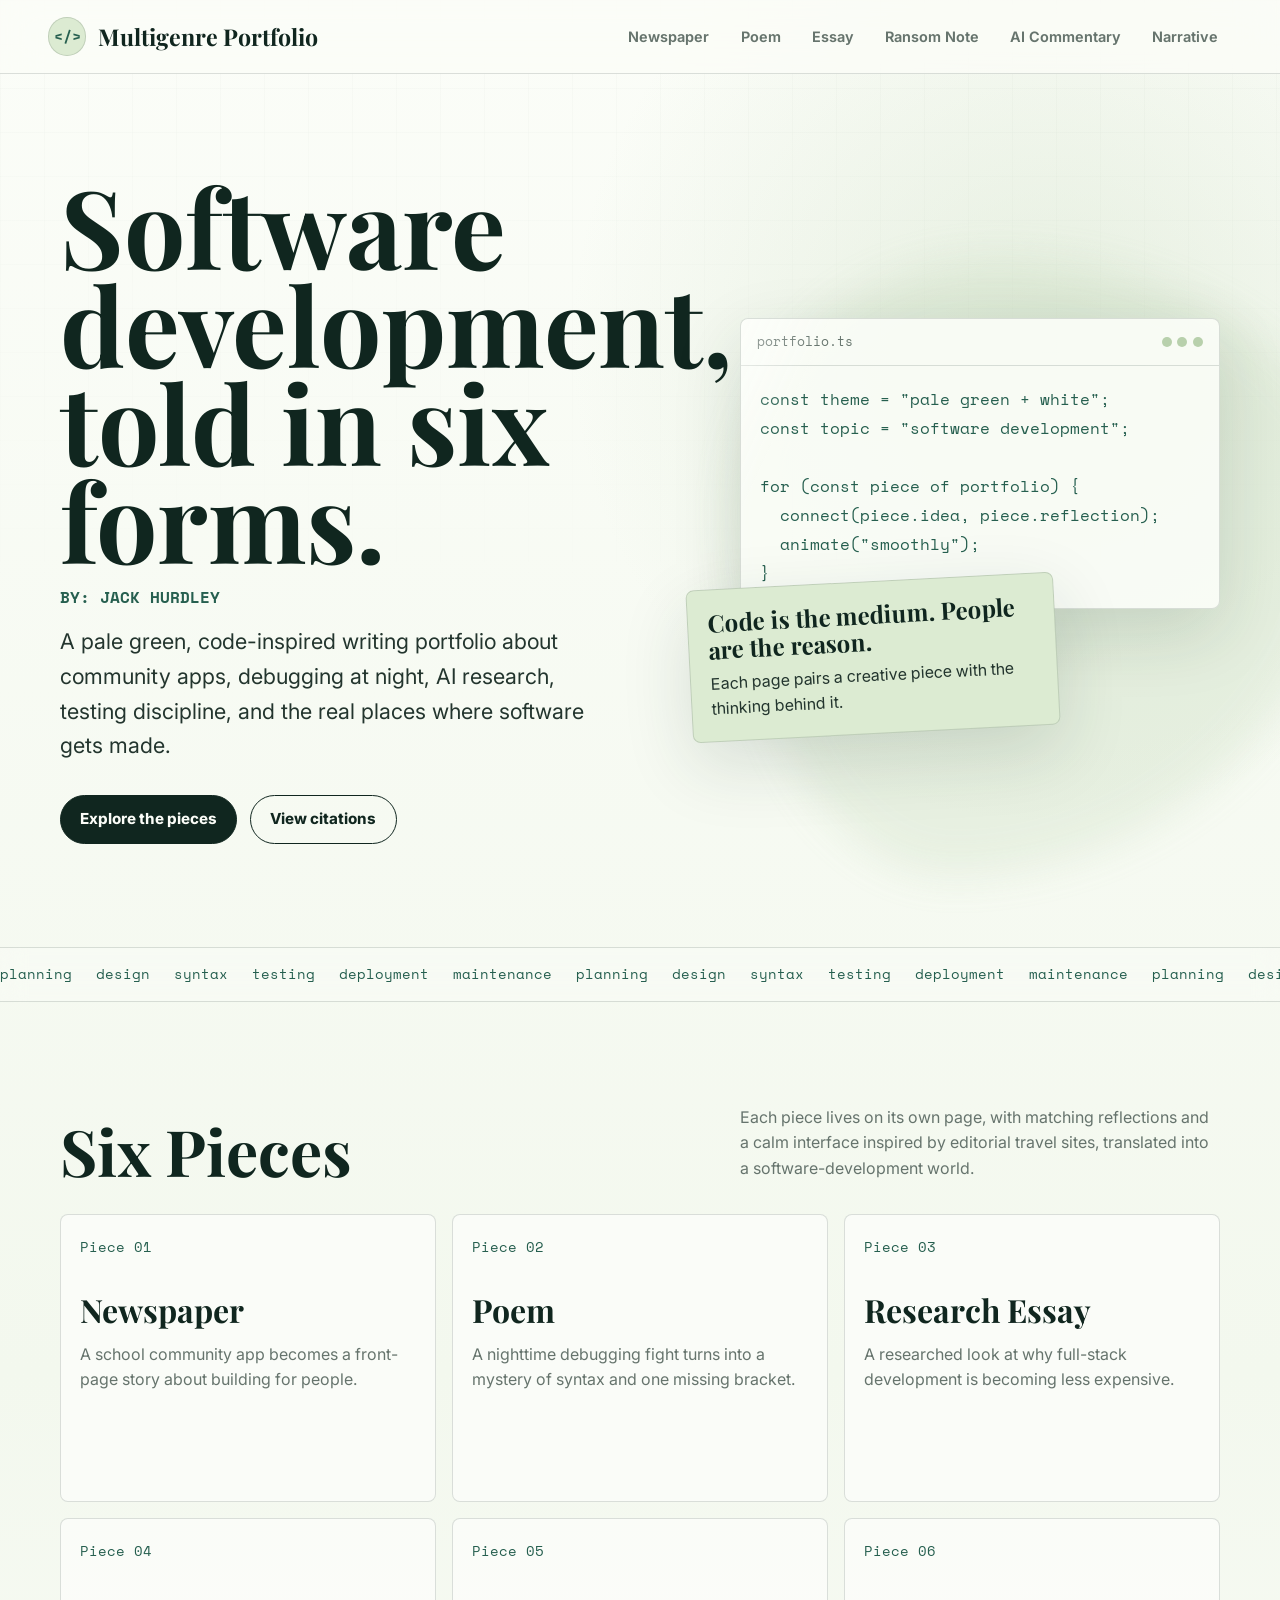
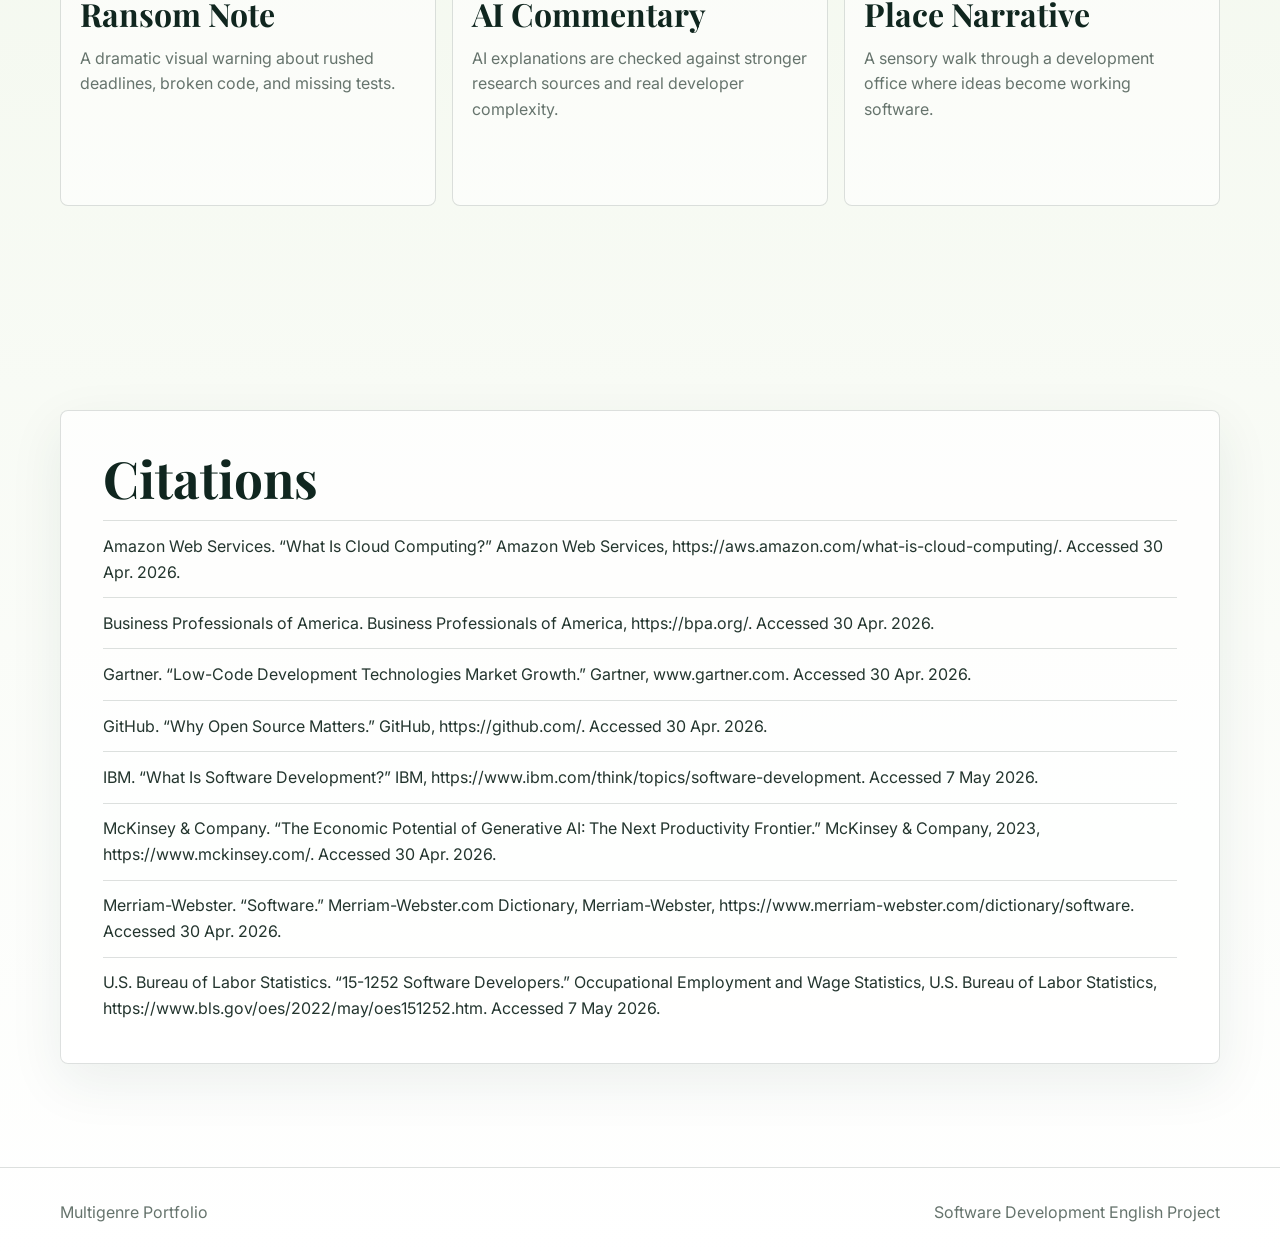
==== index.html @ ea0081f0 "First Commit" ====
<!doctype html>
<html lang="en">
  <head>
    <meta charset="utf-8">
    <meta name="viewport" content="width=device-width, initial-scale=1">
    <title>Multigenre Portfolio | Software Development</title>
    <link rel="preconnect" href="https://fonts.googleapis.com">
    <link rel="preconnect" href="https://fonts.gstatic.com" crossorigin>
    <link href="https://fonts.googleapis.com/css2?family=Inter:wght@400;600;700;800&family=Playfair+Display:wght@600;700&family=Space+Mono:wght@400;700&display=swap" rel="stylesheet">
    <link rel="icon" href="assets/icons/favicon.svg" type="image/svg+xml">
    <link rel="stylesheet" href="assets/css/styles.css">
  </head>
  <body>
    <header class="site-header">
      <a class="brand" href="index.html"><span class="brand-mark">&lt;/&gt;</span> Multigenre Portfolio</a>
      <button class="nav-toggle" type="button" aria-label="Open navigation" aria-expanded="false"><span></span></button>
      <nav class="site-nav" aria-label="Primary">
        <a href="pages/newspaper.html">Newspaper</a>
        <a href="pages/poem.html">Poem</a>
        <a href="pages/essay.html">Essay</a>
        <a href="pages/ransom-note.html">Ransom Note</a>
        <a href="pages/ai-commentary.html">AI Commentary</a>
        <a href="pages/narrative.html">Narrative</a>
      </nav>
    </header>

    <main class="main">
      <section class="container hero">
        <div class="hero-text">
          <h1>Software development, told in six forms.</h1>
          <p class="byline">By: Jack Hurdley</p>
          <p class="hero-copy">A pale green, code-inspired writing portfolio about community apps, debugging at night, AI research, testing discipline, and the real places where software gets made.</p>
          <div class="hero-actions">
            <a class="button" href="#pieces">Explore the pieces</a>
            <a class="button secondary" href="#citations">View citations</a>
          </div>
        </div>
        <div class="hero-visual" aria-hidden="true">
          <div class="terminal-card">
            <div class="terminal-bar"><span>portfolio.ts</span><span class="dots"><i></i><i></i><i></i></span></div>
            <pre class="code-lines">const theme = "pale green + white";
const topic = "software development";

for (const piece of portfolio) {
  connect(piece.idea, piece.reflection);
  animate("smoothly");
}</pre>
          </div>
          <div class="floating-note">
            <strong>Code is the medium. People are the reason.</strong>
            <span>Each page pairs a creative piece with the thinking behind it.</span>
          </div>
        </div>
      </section>

      <div class="ticker" aria-hidden="true">
        <div class="ticker-track">
          <span>planning</span><span>design</span><span>syntax</span><span>testing</span><span>deployment</span><span>maintenance</span>
          <span>planning</span><span>design</span><span>syntax</span><span>testing</span><span>deployment</span><span>maintenance</span>
          <span>planning</span><span>design</span><span>syntax</span><span>testing</span><span>deployment</span><span>maintenance</span>
        </div>
        <div class="ticker-track">
          <span>planning</span><span>design</span><span>syntax</span><span>testing</span><span>deployment</span><span>maintenance</span>
          <span>planning</span><span>design</span><span>syntax</span><span>testing</span><span>deployment</span><span>maintenance</span>
          <span>planning</span><span>design</span><span>syntax</span><span>testing</span><span>deployment</span><span>maintenance</span>
        </div>
      </div>

      <section class="container section" id="pieces">
        <div class="section-heading reveal">
          <h2>Six Pieces</h2>
          <p>Each piece lives on its own page, with matching reflections and a calm interface inspired by editorial travel sites, translated into a software-development world.</p>
        </div>
        <div class="piece-grid">
          <a class="piece-card reveal" href="pages/newspaper.html"><span class="number">Piece 01</span><h3>Newspaper</h3><p>A school community app becomes a front-page story about building for people.</p></a>
          <a class="piece-card reveal" href="pages/poem.html"><span class="number">Piece 02</span><h3>Poem</h3><p>A nighttime debugging fight turns into a mystery of syntax and one missing bracket.</p></a>
          <a class="piece-card reveal" href="pages/essay.html"><span class="number">Piece 03</span><h3>Research Essay</h3><p>A researched look at why full-stack development is becoming less expensive.</p></a>
          <a class="piece-card reveal" href="pages/ransom-note.html"><span class="number">Piece 04</span><h3>Ransom Note</h3><p>A dramatic visual warning about rushed deadlines, broken code, and missing tests.</p></a>
          <a class="piece-card reveal" href="pages/ai-commentary.html"><span class="number">Piece 05</span><h3>AI Commentary</h3><p>AI explanations are checked against stronger research sources and real developer complexity.</p></a>
          <a class="piece-card reveal" href="pages/narrative.html"><span class="number">Piece 06</span><h3>Place Narrative</h3><p>A sensory walk through a development office where ideas become working software.</p></a>
        </div>
      </section>

      <section class="container section" id="citations">
        <div class="content-panel reveal">
          <h2>Citations</h2>
          <ul class="source-list">
            <li>Amazon Web Services. “What Is Cloud Computing?” Amazon Web Services, https://aws.amazon.com/what-is-cloud-computing/. Accessed 30 Apr. 2026.</li>
            <li>Business Professionals of America. Business Professionals of America, https://bpa.org/. Accessed 30 Apr. 2026.</li>
            <li>Gartner. “Low-Code Development Technologies Market Growth.” Gartner, www.gartner.com. Accessed 30 Apr. 2026.</li>
            <li>GitHub. “Why Open Source Matters.” GitHub, https://github.com/. Accessed 30 Apr. 2026.</li>
            <li>IBM. “What Is Software Development?” IBM, https://www.ibm.com/think/topics/software-development. Accessed 7 May 2026.</li>
            <li>McKinsey & Company. “The Economic Potential of Generative AI: The Next Productivity Frontier.” McKinsey & Company, 2023, https://www.mckinsey.com/. Accessed 30 Apr. 2026.</li>
            <li>Merriam-Webster. “Software.” Merriam-Webster.com Dictionary, Merriam-Webster, https://www.merriam-webster.com/dictionary/software. Accessed 30 Apr. 2026.</li>
            <li>U.S. Bureau of Labor Statistics. “15-1252 Software Developers.” Occupational Employment and Wage Statistics, U.S. Bureau of Labor Statistics, https://www.bls.gov/oes/2022/may/oes151252.htm. Accessed 7 May 2026.</li>
          </ul>
        </div>
      </section>
    </main>

    <footer class="site-footer"><div class="footer-inner"><span>Multigenre Portfolio</span><span>Software Development English Project</span></div></footer>
    <script src="assets/js/site.js"></script>
  </body>
</html>
---- assets/css/styles.css ----
:root {
  --white: #fbfdf8;
  --paper: #f3f8ee;
  --mint: #dcebd2;
  --sage: #b8d0ac;
  --deep: #10261f;
  --ink: #23352e;
  --muted: #66746d;
  --line: rgba(16, 38, 31, 0.14);
  --code: #265f4f;
  --accent: #96bd7f;
  --shadow: 0 24px 70px rgba(30, 60, 45, 0.14);
  --glow: 0 30px 110px rgba(126, 168, 101, 0.28);
  --radius: 8px;
}

* {
  box-sizing: border-box;
}

html {
  scroll-behavior: smooth;
}

body {
  margin: 0;
  background:
    radial-gradient(circle at 82% 12%, rgba(184, 208, 172, 0.3), transparent 30rem),
    linear-gradient(180deg, var(--white), var(--paper) 48%, #ffffff 100%);
  color: var(--deep);
  font-family: Inter, ui-sans-serif, system-ui, -apple-system, BlinkMacSystemFont, "Segoe UI", sans-serif;
  line-height: 1.6;
  overflow-x: hidden;
}

body::before {
  content: "";
  position: fixed;
  inset: 0;
  pointer-events: none;
  background-image:
    linear-gradient(rgba(16, 38, 31, 0.04) 1px, transparent 1px),
    linear-gradient(90deg, rgba(16, 38, 31, 0.04) 1px, transparent 1px);
  background-size: 44px 44px;
  mask-image: linear-gradient(180deg, rgba(0, 0, 0, 0.45), transparent 70%);
  z-index: -1;
  animation: gridDrift 18s linear infinite;
}

a {
  color: inherit;
  text-decoration: none;
}

img {
  display: block;
  max-width: 100%;
}

.site-header {
  position: sticky;
  top: 0;
  z-index: 20;
  display: flex;
  align-items: center;
  justify-content: space-between;
  gap: 1rem;
  padding: 1rem clamp(1rem, 4vw, 3rem);
  background: rgba(251, 253, 248, 0.78);
  border-bottom: 1px solid var(--line);
  backdrop-filter: blur(18px);
}

.brand {
  display: inline-flex;
  align-items: center;
  gap: 0.7rem;
  font-family: "Playfair Display", Georgia, serif;
  font-size: clamp(1.15rem, 2vw, 1.45rem);
  font-weight: 700;
  letter-spacing: 0;
}

.brand-mark {
  display: grid;
  width: 2.4rem;
  height: 2.4rem;
  place-items: center;
  border: 1px solid var(--line);
  border-radius: 50%;
  background: var(--mint);
  color: var(--code);
  font-family: "Space Mono", monospace;
  font-size: 0.95rem;
  animation: markBob 4.5s ease-in-out infinite;
}

.nav-toggle {
  display: none;
  width: 2.5rem;
  height: 2.5rem;
  place-items: center;
  border: 1px solid var(--line);
  border-radius: 50%;
  background: var(--white);
  color: var(--deep);
}

.nav-toggle span,
.nav-toggle span::before,
.nav-toggle span::after {
  display: block;
  width: 1rem;
  height: 2px;
  background: currentColor;
  content: "";
}

.nav-toggle span::before {
  transform: translateY(-0.35rem);
}

.nav-toggle span::after {
  transform: translateY(0.23rem);
}

.site-nav {
  display: flex;
  align-items: center;
  gap: 0.25rem;
}

.site-nav a {
  position: relative;
  border-radius: 999px;
  padding: 0.55rem 0.85rem;
  color: var(--muted);
  font-size: 0.9rem;
  font-weight: 650;
  transition: background 180ms ease, color 180ms ease, transform 180ms ease;
}

.site-nav a::after {
  content: "";
  position: absolute;
  left: 0.85rem;
  right: 0.85rem;
  bottom: 0.42rem;
  height: 2px;
  border-radius: 999px;
  background: currentColor;
  transform: scaleX(0);
  transform-origin: left;
  transition: transform 260ms cubic-bezier(0.16, 1, 0.3, 1);
}

.site-nav a:hover::after,
.site-nav a.active::after {
  transform: scaleX(1);
}

.site-nav a:hover,
.site-nav a.active {
  background: var(--deep);
  color: var(--white);
  transform: translateY(-1px);
}

.main {
  position: relative;
  opacity: 1;
  transform: none;
  overflow: clip;
}

.main.leaving {
  transform: translateY(2px);
  transition: transform 140ms ease;
}

.container {
  position: relative;
  z-index: 1;
  width: min(1160px, calc(100% - 2rem));
  margin: 0 auto;
}

.hero {
  position: relative;
  display: grid;
  min-height: calc(100vh - 74px);
  grid-template-columns: minmax(0, 1.02fr) minmax(320px, 0.98fr);
  align-items: center;
  gap: clamp(2rem, 6vw, 5rem);
  padding: clamp(3rem, 8vw, 7rem) 0;
}

.hero::after {
  content: "";
  position: absolute;
  right: -10vw;
  bottom: 8vh;
  width: min(48vw, 42rem);
  aspect-ratio: 1;
  border-radius: 42% 58% 65% 35% / 40% 38% 62% 60%;
  background: rgba(184, 208, 172, 0.32);
  filter: blur(20px);
  opacity: 0.72;
  animation: liquidBlob 12s ease-in-out infinite alternate;
  z-index: 0;
}

.hero-text,
.hero-visual {
  position: relative;
  z-index: 1;
}

.hero h1,
.page-hero h1 {
  margin: 0;
  font-family: "Playfair Display", Georgia, serif;
  font-size: clamp(3.2rem, 8.5vw, 7.4rem);
  font-weight: 700;
  line-height: 0.9;
  letter-spacing: 0;
  animation: titleRise 850ms cubic-bezier(0.16, 1, 0.3, 1) both;
}

.hero-copy {
  margin: 1.5rem 0 0;
  max-width: 38rem;
  color: var(--ink);
  font-size: clamp(1.05rem, 2vw, 1.35rem);
}

.byline {
  margin: 1.1rem 0 0;
  color: var(--code);
  font-family: "Space Mono", monospace;
  font-size: clamp(0.9rem, 1.5vw, 1rem);
  font-weight: 700;
  text-transform: uppercase;
  animation: trackingSettle 900ms cubic-bezier(0.16, 1, 0.3, 1) both;
}

.byline + .hero-copy {
  margin-top: 0.85rem;
}

.hero-actions {
  display: flex;
  flex-wrap: wrap;
  gap: 0.8rem;
  margin-top: 2rem;
}

.button {
  position: relative;
  overflow: hidden;
  display: inline-flex;
  align-items: center;
  justify-content: center;
  min-height: 3.1rem;
  border: 1px solid var(--deep);
  border-radius: 999px;
  padding: 0 1.2rem;
  background: var(--deep);
  color: var(--white);
  font-size: 0.95rem;
  font-weight: 750;
  transition: transform 320ms cubic-bezier(0.16, 1, 0.3, 1), box-shadow 320ms ease, background 320ms ease, color 320ms ease;
}

.button::before {
  content: "";
  position: absolute;
  inset: 0;
  background: linear-gradient(110deg, transparent 30%, rgba(255, 255, 255, 0.28), transparent 62%);
  transform: translateX(-120%);
  transition: transform 500ms cubic-bezier(0.16, 1, 0.3, 1);
}

.button:hover::before {
  transform: translateX(120%);
}

.button:hover {
  transform: translateY(-3px) scale(1.02);
  box-shadow: var(--glow);
}

.button.secondary {
  background: transparent;
  color: var(--deep);
}

.button.secondary:hover {
  background: var(--mint);
}

.hero-visual {
  position: relative;
  min-height: 32rem;
  transition: transform 700ms cubic-bezier(0.16, 1, 0.3, 1);
  will-change: transform;
}

.terminal-card {
  position: absolute;
  inset: 4rem 0 auto auto;
  width: min(30rem, 92%);
  border: 1px solid var(--line);
  border-radius: var(--radius);
  background: rgba(251, 253, 248, 0.9);
  box-shadow: var(--shadow);
  overflow: hidden;
  animation: floatTerminal 7s ease-in-out infinite;
}

.terminal-card::before {
  content: "";
  position: absolute;
  inset: -40%;
  background: linear-gradient(115deg, transparent 35%, rgba(255, 255, 255, 0.52), transparent 58%);
  transform: translateX(-35%);
  animation: sheen 6s ease-in-out infinite;
  pointer-events: none;
}

.terminal-bar {
  display: flex;
  align-items: center;
  justify-content: space-between;
  border-bottom: 1px solid var(--line);
  padding: 0.8rem 1rem;
  color: var(--muted);
  font-family: "Space Mono", monospace;
  font-size: 0.8rem;
}

.dots {
  display: flex;
  gap: 0.35rem;
}

.dots i {
  width: 0.62rem;
  height: 0.62rem;
  border-radius: 50%;
  background: var(--sage);
  animation: dotPulse 1.8s ease-in-out infinite;
}

.dots i:nth-child(2) {
  animation-delay: 160ms;
}

.dots i:nth-child(3) {
  animation-delay: 320ms;
}

.code-lines {
  margin: 0;
  padding: 1.2rem;
  color: var(--code);
  font-family: "Space Mono", monospace;
  font-size: clamp(0.78rem, 1.6vw, 0.98rem);
  line-height: 1.85;
  white-space: pre-wrap;
}

.floating-note {
  position: absolute;
  left: 0;
  bottom: 2rem;
  width: min(23rem, 80%);
  border: 1px solid var(--line);
  border-radius: var(--radius);
  padding: 1.2rem;
  background: var(--mint);
  box-shadow: var(--shadow);
  transform: rotate(-3deg);
  animation: floatNote 7.5s ease-in-out infinite;
}

.floating-note strong {
  display: block;
  font-family: "Playfair Display", Georgia, serif;
  font-size: 1.5rem;
  line-height: 1.1;
}

.floating-note span {
  display: block;
  margin-top: 0.55rem;
  color: var(--ink);
}

.section {
  padding: clamp(4rem, 8vw, 7rem) 0;
}

.section-heading {
  display: flex;
  align-items: end;
  justify-content: space-between;
  gap: 2rem;
  margin-bottom: 2rem;
}

.section-heading h2 {
  margin: 0;
  font-family: "Playfair Display", Georgia, serif;
  font-size: clamp(2.4rem, 5vw, 4.8rem);
  line-height: 0.95;
  animation: sectionSway 8s ease-in-out infinite;
}

.section-heading p {
  max-width: 30rem;
  margin: 0;
  color: var(--muted);
}

.piece-grid {
  display: grid;
  grid-template-columns: repeat(3, minmax(0, 1fr));
  gap: 1rem;
}

.piece-card {
  position: relative;
  min-height: 18rem;
  border: 1px solid var(--line);
  border-radius: var(--radius);
  padding: 1.2rem;
  background: rgba(255, 255, 255, 0.56);
  overflow: hidden;
}

.piece-card .number {
  display: inline-flex;
  margin-bottom: 2.2rem;
  color: var(--code);
  font-family: "Space Mono", monospace;
  font-size: 0.85rem;
}

.piece-card h3 {
  margin: 0;
  font-family: "Playfair Display", Georgia, serif;
  font-size: 2rem;
  line-height: 1;
}

.piece-card p {
  margin: 1rem 0 0;
  color: var(--muted);
}

.ticker {
  display: flex;
  overflow: hidden;
  border-block: 1px solid var(--line);
  padding: 1rem 0;
  color: var(--code);
  font-family: "Space Mono", monospace;
  font-size: 0.85rem;
  white-space: nowrap;
  background: rgba(251, 253, 248, 0.42);
  backdrop-filter: blur(12px);
}

.ticker-track {
  display: flex;
  flex: 0 0 auto;
  min-width: max-content;
  gap: 1.5rem;
  padding-right: 1.5rem;
  animation: ticker 34s linear infinite;
  will-change: transform;
}

@keyframes ticker {
  to {
    transform: translateX(-100%);
  }
}

.page-hero {
  position: relative;
  display: grid;
  grid-template-columns: minmax(0, 0.82fr) minmax(280px, 0.5fr);
  gap: clamp(2rem, 6vw, 5rem);
  align-items: end;
  padding: clamp(4rem, 9vw, 8rem) 0 clamp(2.5rem, 5vw, 4rem);
}

.page-hero::before {
  content: "";
  position: absolute;
  inset: 18% -6% auto auto;
  width: min(38vw, 32rem);
  aspect-ratio: 1;
  border-radius: 48% 52% 34% 66% / 44% 38% 62% 56%;
  background: rgba(220, 235, 210, 0.6);
  filter: blur(26px);
  animation: liquidBlob 11s ease-in-out infinite alternate;
  z-index: -1;
}

.page-hero h1 {
  font-size: clamp(3rem, 8vw, 6.5rem);
}

.page-hero p {
  margin: 1.2rem 0 0;
  max-width: 42rem;
  color: var(--ink);
  font-size: clamp(1.05rem, 2vw, 1.28rem);
}

.page-meta {
  border: 1px solid var(--line);
  border-radius: var(--radius);
  padding: 1.1rem;
  background: rgba(255, 255, 255, 0.62);
  color: var(--muted);
  box-shadow: 0 16px 46px rgba(30, 60, 45, 0.08);
  animation: softSlideLeft 780ms cubic-bezier(0.16, 1, 0.3, 1) both;
}

.page-meta span {
  display: block;
  color: var(--code);
  font-family: "Space Mono", monospace;
  font-size: 0.9rem;
  text-transform: uppercase;
}

.content-layout {
  display: grid;
  grid-template-columns: minmax(0, 0.82fr) minmax(280px, 0.38fr);
  gap: clamp(2rem, 5vw, 4rem);
  align-items: start;
  padding-bottom: clamp(4rem, 8vw, 7rem);
}

.side-stack {
  position: sticky;
  top: 6rem;
  display: grid;
  gap: 1rem;
}

.content-layout.photo-layout {
  grid-template-columns: minmax(300px, 0.48fr) minmax(420px, 0.82fr);
  gap: clamp(1.6rem, 4vw, 3rem);
}

.photo-layout .content-panel {
  position: sticky;
  top: 6rem;
}

.photo-layout .media-frame {
  position: relative;
  top: auto;
  padding: clamp(0.55rem, 1.2vw, 0.9rem);
}

.photo-layout .media-frame.tall img {
  max-height: none;
  width: 100%;
  object-fit: contain;
}

.content-panel {
  position: relative;
  border: 1px solid var(--line);
  border-radius: var(--radius);
  padding: clamp(1.2rem, 4vw, 2.6rem);
  background: rgba(255, 255, 255, 0.72);
  box-shadow: 0 18px 54px rgba(30, 60, 45, 0.08);
  overflow-wrap: anywhere;
}

.content-panel h2,
.content-panel h3 {
  margin: 0 0 1rem;
  font-family: "Playfair Display", Georgia, serif;
  line-height: 1;
}

.content-panel h2 {
  font-size: clamp(2rem, 4vw, 3.2rem);
}

.side-stack .content-panel h2 {
  font-size: clamp(1.75rem, 3vw, 2.35rem);
}

.content-panel h3 {
  margin-top: 2rem;
  font-size: clamp(1.5rem, 3vw, 2.2rem);
}

.content-panel p {
  margin: 0 0 1.1rem;
  color: var(--ink);
}

.content-panel .essay p {
  text-indent: 2rem;
}

.poem {
  color: var(--deep);
  font-family: "Playfair Display", Georgia, serif;
  font-size: clamp(1.55rem, 3vw, 2.5rem);
  line-height: 1.32;
}

.poem stanza {
  display: block;
  margin-bottom: 1.6rem;
}

.reflection {
  border-left: 4px solid var(--accent);
}

.source-panel {
  background: var(--mint);
}

.source-panel .source-list {
  font-size: 0.92rem;
  line-height: 1.55;
}

.reflection-panel p {
  font-size: 0.98rem;
}

.media-frame {
  position: sticky;
  top: 6rem;
  border: 1px solid var(--line);
  border-radius: var(--radius);
  padding: 0.7rem;
  background: var(--white);
  box-shadow: var(--shadow);
  animation: imageFloat 8s ease-in-out infinite;
}

.media-frame img {
  width: 100%;
  border-radius: calc(var(--radius) - 2px);
  object-fit: cover;
}

.media-frame.tall img {
  max-height: 76vh;
  object-fit: contain;
  background: #ffffff;
}

.callout-list {
  display: grid;
  gap: 0.8rem;
  margin: 1.5rem 0 0;
  padding: 0;
  list-style: none;
}

.callout-list li,
.source-list li {
  border-top: 1px solid var(--line);
  padding-top: 0.8rem;
}

.source-list {
  display: grid;
  gap: 0.75rem;
  margin: 1rem 0 0;
  padding: 0;
  color: var(--ink);
  list-style: none;
}

.qa-block {
  display: grid;
  gap: 1rem;
}

.qa-item {
  border-top: 1px solid var(--line);
  padding-top: 1rem;
}

.qa-item strong {
  display: block;
  margin-bottom: 0.35rem;
  color: var(--code);
  font-family: "Space Mono", monospace;
}

.split-list {
  display: grid;
  grid-template-columns: repeat(2, minmax(0, 1fr));
  gap: 1rem;
}

.mini-card {
  border: 1px solid var(--line);
  border-radius: var(--radius);
  padding: 1rem;
  background: var(--paper);
}

.mini-card h3 {
  margin-top: 0;
  font-size: 1.4rem;
}

.site-footer {
  border-top: 1px solid var(--line);
  padding: 2rem clamp(1rem, 4vw, 3rem);
  color: var(--muted);
}

.footer-inner {
  display: flex;
  align-items: center;
  justify-content: space-between;
  gap: 1rem;
  width: min(1160px, 100%);
  margin: 0 auto;
}

.reveal {
  opacity: 1;
  transform: translateY(14px);
  transition: transform 720ms cubic-bezier(0.16, 1, 0.3, 1);
}

.reveal.visible {
  transform: translateY(0) scale(1);
}

@keyframes liquidBlob {
  0% {
    transform: translate3d(0, 0, 0) rotate(0deg) scale(1);
    border-radius: 42% 58% 65% 35% / 40% 38% 62% 60%;
  }
  50% {
    transform: translate3d(-3%, 4%, 0) rotate(12deg) scale(1.08);
    border-radius: 62% 38% 42% 58% / 55% 44% 56% 45%;
  }
  100% {
    transform: translate3d(4%, -2%, 0) rotate(-8deg) scale(0.96);
    border-radius: 36% 64% 58% 42% / 45% 60% 40% 55%;
  }
}

@keyframes gridDrift {
  to {
    background-position: 44px 44px;
  }
}

@keyframes markBob {
  0%, 100% {
    transform: translateY(0) rotate(0deg);
  }
  50% {
    transform: translateY(-3px) rotate(-4deg);
  }
}

@keyframes titleRise {
  from {
    transform: translateY(18px) skewY(1.5deg);
  }
  to {
    transform: translateY(0) skewY(0deg);
  }
}

@keyframes trackingSettle {
  from {
    letter-spacing: 0.16em;
    transform: translateX(8px);
  }
  to {
    letter-spacing: 0;
    transform: translateX(0);
  }
}

@keyframes sectionSway {
  0%, 100% {
    transform: translateX(0);
  }
  50% {
    transform: translateX(4px);
  }
}

@keyframes softSlideLeft {
  from {
    transform: translateX(18px);
  }
  to {
    transform: translateX(0);
  }
}

@keyframes imageFloat {
  0%, 100% {
    transform: translateY(0);
  }
  50% {
    transform: translateY(-7px);
  }
}

@keyframes floatTerminal {
  0%, 100% {
    transform: translateY(0) rotate(0deg);
  }
  50% {
    transform: translateY(-12px) rotate(0.8deg);
  }
}

@keyframes floatNote {
  0%, 100% {
    transform: translateY(0) rotate(-3deg);
  }
  50% {
    transform: translateY(11px) rotate(-1deg);
  }
}

@keyframes sheen {
  0%, 45% {
    transform: translateX(-45%) rotate(8deg);
  }
  75%, 100% {
    transform: translateX(45%) rotate(8deg);
  }
}

@keyframes dotPulse {
  0%, 100% {
    opacity: 0.5;
    transform: scale(0.86);
  }
  50% {
    opacity: 1;
    transform: scale(1.12);
  }
}

@media (max-width: 920px) {
  .nav-toggle {
    display: grid;
  }

  .site-nav {
    position: fixed;
    inset: 4.7rem 1rem auto 1rem;
    display: none;
    flex-direction: column;
    align-items: stretch;
    border: 1px solid var(--line);
    border-radius: var(--radius);
    padding: 0.5rem;
    background: var(--white);
    box-shadow: var(--shadow);
  }

  .site-nav.open {
    display: flex;
  }

  .site-nav a {
    border-radius: 6px;
  }

  .hero,
  .page-hero,
  .content-layout,
  .content-layout.photo-layout {
    grid-template-columns: 1fr;
  }

  .hero {
    min-height: auto;
  }

  .hero-visual {
    min-height: 27rem;
  }

  .piece-grid {
    grid-template-columns: repeat(2, minmax(0, 1fr));
  }

  .media-frame {
    position: static;
  }

  .photo-layout .content-panel {
    position: static;
  }

  .side-stack {
    position: static;
  }
}

@media (max-width: 640px) {
  .site-header {
    padding-inline: 1rem;
  }

  .hero h1,
  .page-hero h1 {
    font-size: clamp(2.8rem, 13vw, 3.75rem);
  }

  .piece-grid,
  .split-list {
    grid-template-columns: 1fr;
  }

  .section-heading {
    display: block;
  }

  .section-heading p {
    margin-top: 1rem;
  }

  .terminal-card,
  .floating-note {
    position: relative;
    inset: auto;
    width: 100%;
    transform: none;
    animation: none;
  }

  .hero-visual {
    display: grid;
    gap: 1rem;
    min-height: auto;
  }

  .footer-inner {
    display: block;
  }
}

@media (prefers-reduced-motion: reduce) {
  *,
  *::before,
  *::after {
    scroll-behavior: auto !important;
    animation-duration: 1ms !important;
    transition-duration: 1ms !important;
  }

}
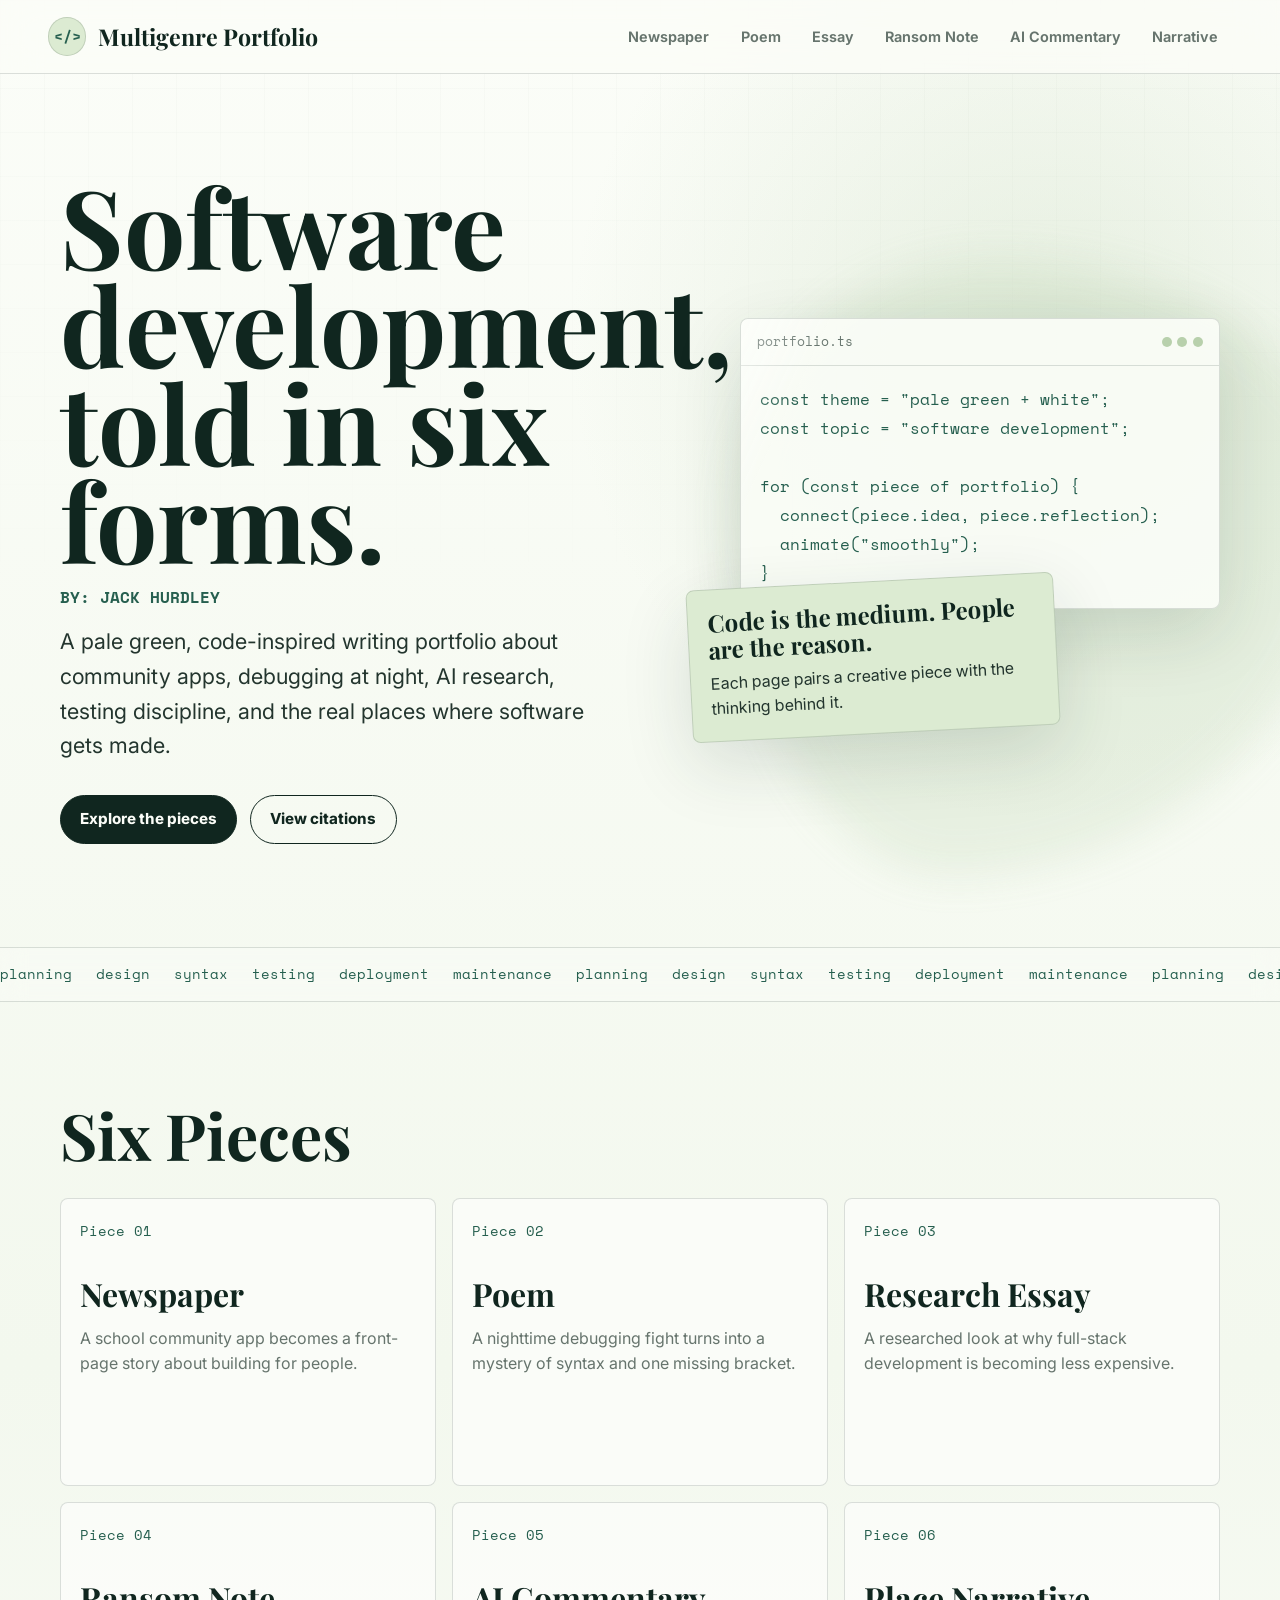
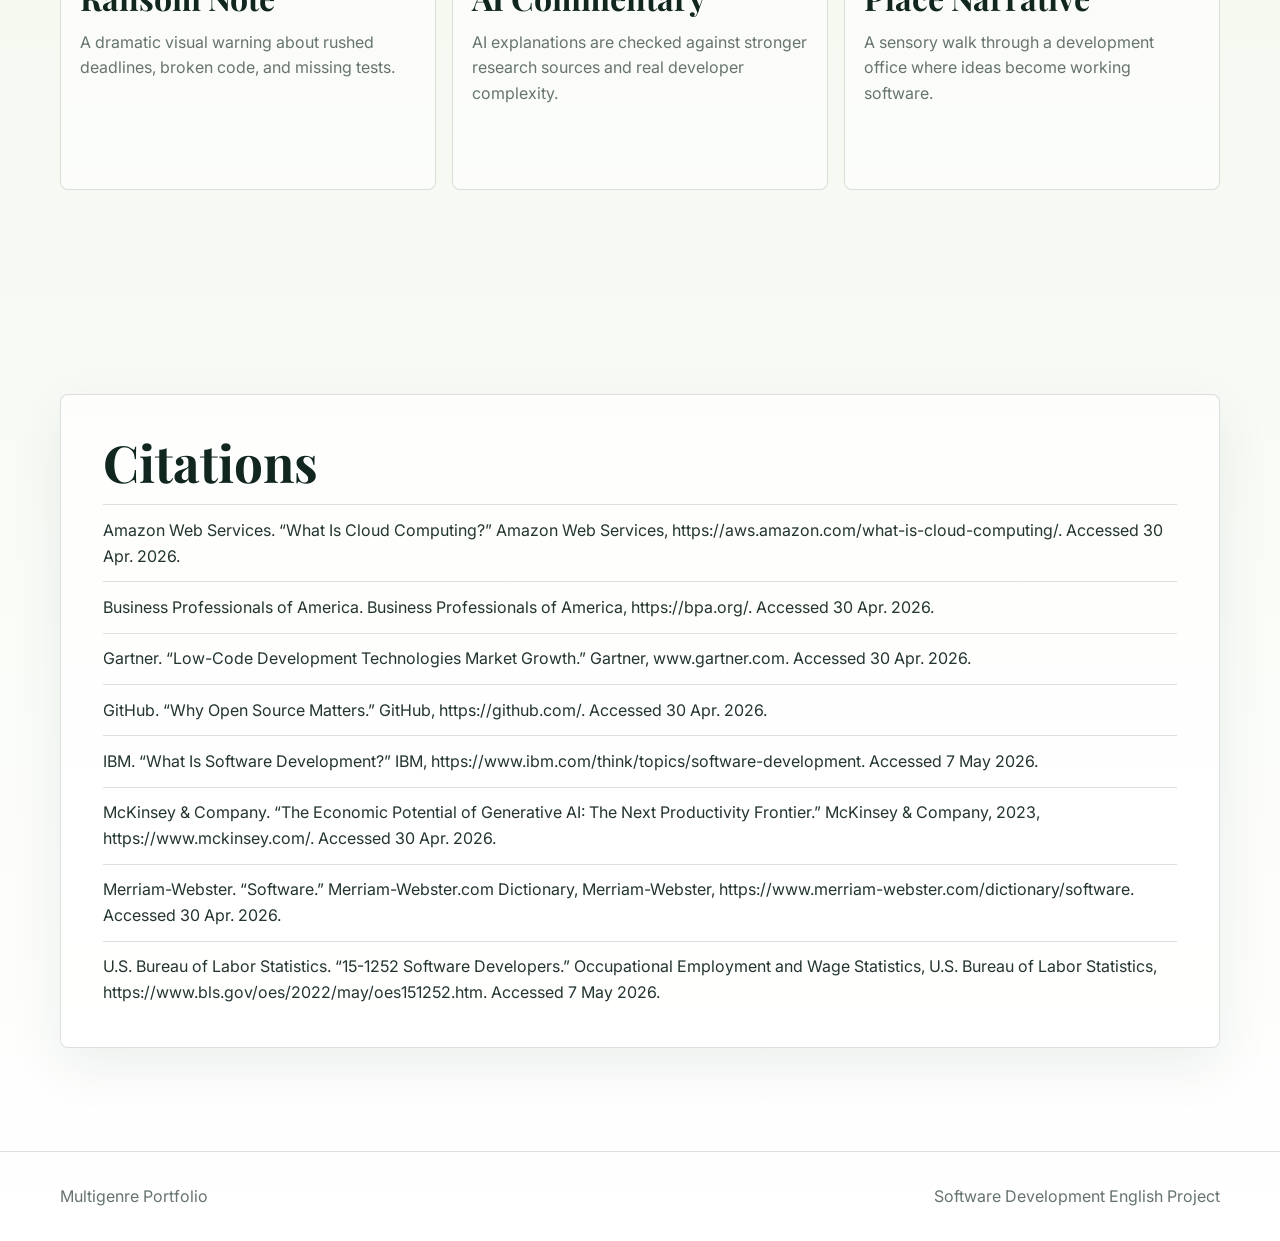
==== commit 96411ca0: "Fix" ====
--- a/index.html
+++ b/index.html
@@ -1,104 +1,137 @@
 <!doctype html>
 <html lang="en">
-  <head>
-    <meta charset="utf-8">
-    <meta name="viewport" content="width=device-width, initial-scale=1">
-    <title>Multigenre Portfolio | Software Development</title>
-    <link rel="preconnect" href="https://fonts.googleapis.com">
-    <link rel="preconnect" href="https://fonts.gstatic.com" crossorigin>
-    <link href="https://fonts.googleapis.com/css2?family=Inter:wght@400;600;700;800&family=Playfair+Display:wght@600;700&family=Space+Mono:wght@400;700&display=swap" rel="stylesheet">
-    <link rel="icon" href="assets/icons/favicon.svg" type="image/svg+xml">
-    <link rel="stylesheet" href="assets/css/styles.css">
-  </head>
-  <body>
-    <header class="site-header">
-      <a class="brand" href="index.html"><span class="brand-mark">&lt;/&gt;</span> Multigenre Portfolio</a>
-      <button class="nav-toggle" type="button" aria-label="Open navigation" aria-expanded="false"><span></span></button>
-      <nav class="site-nav" aria-label="Primary">
-        <a href="pages/newspaper.html">Newspaper</a>
-        <a href="pages/poem.html">Poem</a>
-        <a href="pages/essay.html">Essay</a>
-        <a href="pages/ransom-note.html">Ransom Note</a>
-        <a href="pages/ai-commentary.html">AI Commentary</a>
-        <a href="pages/narrative.html">Narrative</a>
-      </nav>
-    </header>
 
-    <main class="main">
-      <section class="container hero">
-        <div class="hero-text">
-          <h1>Software development, told in six forms.</h1>
-          <p class="byline">By: Jack Hurdley</p>
-          <p class="hero-copy">A pale green, code-inspired writing portfolio about community apps, debugging at night, AI research, testing discipline, and the real places where software gets made.</p>
-          <div class="hero-actions">
-            <a class="button" href="#pieces">Explore the pieces</a>
-            <a class="button secondary" href="#citations">View citations</a>
-          </div>
+<head>
+  <meta charset="utf-8">
+  <meta name="viewport" content="width=device-width, initial-scale=1">
+  <title>Multigenre Portfolio | Software Development</title>
+  <link rel="preconnect" href="https://fonts.googleapis.com">
+  <link rel="preconnect" href="https://fonts.gstatic.com" crossorigin>
+  <link
+    href="https://fonts.googleapis.com/css2?family=Inter:wght@400;600;700;800&family=Playfair+Display:wght@600;700&family=Space+Mono:wght@400;700&display=swap"
+    rel="stylesheet">
+  <link rel="icon" href="assets/icons/favicon.svg" type="image/svg+xml">
+  <link rel="stylesheet" href="assets/css/styles.css">
+</head>
+
+<body>
+  <header class="site-header">
+    <a class="brand" href="index.html"><span class="brand-mark">&lt;/&gt;</span> Multigenre Portfolio</a>
+    <button class="nav-toggle" type="button" aria-label="Open navigation" aria-expanded="false"><span></span></button>
+    <nav class="site-nav" aria-label="Primary">
+      <a href="pages/newspaper.html">Newspaper</a>
+      <a href="pages/poem.html">Poem</a>
+      <a href="pages/essay.html">Essay</a>
+      <a href="pages/ransom-note.html">Ransom Note</a>
+      <a href="pages/ai-commentary.html">AI Commentary</a>
+      <a href="pages/narrative.html">Narrative</a>
+    </nav>
+  </header>
+
+  <main class="main">
+    <section class="container hero">
+      <div class="hero-text">
+        <h1>Software development, told in six forms.</h1>
+        <p class="byline">By: Jack Hurdley</p>
+        <p class="hero-copy">A pale green, code-inspired writing portfolio about community apps, debugging at night, AI
+          research, testing discipline, and the real places where software gets made.</p>
+        <div class="hero-actions">
+          <a class="button" href="#pieces">Explore the pieces</a>
+          <a class="button secondary" href="#citations">View citations</a>
         </div>
-        <div class="hero-visual" aria-hidden="true">
-          <div class="terminal-card">
-            <div class="terminal-bar"><span>portfolio.ts</span><span class="dots"><i></i><i></i><i></i></span></div>
-            <pre class="code-lines">const theme = "pale green + white";
+      </div>
+      <div class="hero-visual" aria-hidden="true">
+        <div class="terminal-card">
+          <div class="terminal-bar"><span>portfolio.ts</span><span class="dots"><i></i><i></i><i></i></span></div>
+          <pre class="code-lines">const theme = "pale green + white";
 const topic = "software development";
 
 for (const piece of portfolio) {
   connect(piece.idea, piece.reflection);
   animate("smoothly");
 }</pre>
-          </div>
-          <div class="floating-note">
-            <strong>Code is the medium. People are the reason.</strong>
-            <span>Each page pairs a creative piece with the thinking behind it.</span>
-          </div>
         </div>
-      </section>
-
-      <div class="ticker" aria-hidden="true">
-        <div class="ticker-track">
-          <span>planning</span><span>design</span><span>syntax</span><span>testing</span><span>deployment</span><span>maintenance</span>
-          <span>planning</span><span>design</span><span>syntax</span><span>testing</span><span>deployment</span><span>maintenance</span>
-          <span>planning</span><span>design</span><span>syntax</span><span>testing</span><span>deployment</span><span>maintenance</span>
-        </div>
-        <div class="ticker-track">
-          <span>planning</span><span>design</span><span>syntax</span><span>testing</span><span>deployment</span><span>maintenance</span>
-          <span>planning</span><span>design</span><span>syntax</span><span>testing</span><span>deployment</span><span>maintenance</span>
-          <span>planning</span><span>design</span><span>syntax</span><span>testing</span><span>deployment</span><span>maintenance</span>
+        <div class="floating-note">
+          <strong>Code is the medium. People are the reason.</strong>
+          <span>Each page pairs a creative piece with the thinking behind it.</span>
         </div>
       </div>
+    </section>
 
-      <section class="container section" id="pieces">
-        <div class="section-heading reveal">
-          <h2>Six Pieces</h2>
-          <p>Each piece lives on its own page, with matching reflections and a calm interface inspired by editorial travel sites, translated into a software-development world.</p>
-        </div>
-        <div class="piece-grid">
-          <a class="piece-card reveal" href="pages/newspaper.html"><span class="number">Piece 01</span><h3>Newspaper</h3><p>A school community app becomes a front-page story about building for people.</p></a>
-          <a class="piece-card reveal" href="pages/poem.html"><span class="number">Piece 02</span><h3>Poem</h3><p>A nighttime debugging fight turns into a mystery of syntax and one missing bracket.</p></a>
-          <a class="piece-card reveal" href="pages/essay.html"><span class="number">Piece 03</span><h3>Research Essay</h3><p>A researched look at why full-stack development is becoming less expensive.</p></a>
-          <a class="piece-card reveal" href="pages/ransom-note.html"><span class="number">Piece 04</span><h3>Ransom Note</h3><p>A dramatic visual warning about rushed deadlines, broken code, and missing tests.</p></a>
-          <a class="piece-card reveal" href="pages/ai-commentary.html"><span class="number">Piece 05</span><h3>AI Commentary</h3><p>AI explanations are checked against stronger research sources and real developer complexity.</p></a>
-          <a class="piece-card reveal" href="pages/narrative.html"><span class="number">Piece 06</span><h3>Place Narrative</h3><p>A sensory walk through a development office where ideas become working software.</p></a>
-        </div>
-      </section>
+    <div class="ticker" aria-hidden="true">
+      <div class="ticker-track">
+        <span>planning</span><span>design</span><span>syntax</span><span>testing</span><span>deployment</span><span>maintenance</span>
+        <span>planning</span><span>design</span><span>syntax</span><span>testing</span><span>deployment</span><span>maintenance</span>
+        <span>planning</span><span>design</span><span>syntax</span><span>testing</span><span>deployment</span><span>maintenance</span>
+      </div>
+      <div class="ticker-track">
+        <span>planning</span><span>design</span><span>syntax</span><span>testing</span><span>deployment</span><span>maintenance</span>
+        <span>planning</span><span>design</span><span>syntax</span><span>testing</span><span>deployment</span><span>maintenance</span>
+        <span>planning</span><span>design</span><span>syntax</span><span>testing</span><span>deployment</span><span>maintenance</span>
+      </div>
+    </div>
 
-      <section class="container section" id="citations">
-        <div class="content-panel reveal">
-          <h2>Citations</h2>
-          <ul class="source-list">
-            <li>Amazon Web Services. “What Is Cloud Computing?” Amazon Web Services, https://aws.amazon.com/what-is-cloud-computing/. Accessed 30 Apr. 2026.</li>
-            <li>Business Professionals of America. Business Professionals of America, https://bpa.org/. Accessed 30 Apr. 2026.</li>
-            <li>Gartner. “Low-Code Development Technologies Market Growth.” Gartner, www.gartner.com. Accessed 30 Apr. 2026.</li>
-            <li>GitHub. “Why Open Source Matters.” GitHub, https://github.com/. Accessed 30 Apr. 2026.</li>
-            <li>IBM. “What Is Software Development?” IBM, https://www.ibm.com/think/topics/software-development. Accessed 7 May 2026.</li>
-            <li>McKinsey & Company. “The Economic Potential of Generative AI: The Next Productivity Frontier.” McKinsey & Company, 2023, https://www.mckinsey.com/. Accessed 30 Apr. 2026.</li>
-            <li>Merriam-Webster. “Software.” Merriam-Webster.com Dictionary, Merriam-Webster, https://www.merriam-webster.com/dictionary/software. Accessed 30 Apr. 2026.</li>
-            <li>U.S. Bureau of Labor Statistics. “15-1252 Software Developers.” Occupational Employment and Wage Statistics, U.S. Bureau of Labor Statistics, https://www.bls.gov/oes/2022/may/oes151252.htm. Accessed 7 May 2026.</li>
-          </ul>
-        </div>
-      </section>
-    </main>
+    <section class="container section" id="pieces">
+      <div class="section-heading reveal">
+        <h2>Six Pieces</h2>
+      </div>
+      <div class="piece-grid">
+        <a class="piece-card reveal" href="pages/newspaper.html"><span class="number">Piece 01</span>
+          <h3>Newspaper</h3>
+          <p>A school community app becomes a front-page story about building for people.</p>
+        </a>
+        <a class="piece-card reveal" href="pages/poem.html"><span class="number">Piece 02</span>
+          <h3>Poem</h3>
+          <p>A nighttime debugging fight turns into a mystery of syntax and one missing bracket.</p>
+        </a>
+        <a class="piece-card reveal" href="pages/essay.html"><span class="number">Piece 03</span>
+          <h3>Research Essay</h3>
+          <p>A researched look at why full-stack development is becoming less expensive.</p>
+        </a>
+        <a class="piece-card reveal" href="pages/ransom-note.html"><span class="number">Piece 04</span>
+          <h3>Ransom Note</h3>
+          <p>A dramatic visual warning about rushed deadlines, broken code, and missing tests.</p>
+        </a>
+        <a class="piece-card reveal" href="pages/ai-commentary.html"><span class="number">Piece 05</span>
+          <h3>AI Commentary</h3>
+          <p>AI explanations are checked against stronger research sources and real developer complexity.</p>
+        </a>
+        <a class="piece-card reveal" href="pages/narrative.html"><span class="number">Piece 06</span>
+          <h3>Place Narrative</h3>
+          <p>A sensory walk through a development office where ideas become working software.</p>
+        </a>
+      </div>
+    </section>
 
-    <footer class="site-footer"><div class="footer-inner"><span>Multigenre Portfolio</span><span>Software Development English Project</span></div></footer>
-    <script src="assets/js/site.js"></script>
-  </body>
-</html>
+    <section class="container section" id="citations">
+      <div class="content-panel reveal">
+        <h2>Citations</h2>
+        <ul class="source-list">
+          <li>Amazon Web Services. “What Is Cloud Computing?” Amazon Web Services,
+            https://aws.amazon.com/what-is-cloud-computing/. Accessed 30 Apr. 2026.</li>
+          <li>Business Professionals of America. Business Professionals of America, https://bpa.org/. Accessed 30 Apr.
+            2026.</li>
+          <li>Gartner. “Low-Code Development Technologies Market Growth.” Gartner, www.gartner.com. Accessed 30 Apr.
+            2026.</li>
+          <li>GitHub. “Why Open Source Matters.” GitHub, https://github.com/. Accessed 30 Apr. 2026.</li>
+          <li>IBM. “What Is Software Development?” IBM, https://www.ibm.com/think/topics/software-development. Accessed
+            7 May 2026.</li>
+          <li>McKinsey & Company. “The Economic Potential of Generative AI: The Next Productivity Frontier.” McKinsey &
+            Company, 2023, https://www.mckinsey.com/. Accessed 30 Apr. 2026.</li>
+          <li>Merriam-Webster. “Software.” Merriam-Webster.com Dictionary, Merriam-Webster,
+            https://www.merriam-webster.com/dictionary/software. Accessed 30 Apr. 2026.</li>
+          <li>U.S. Bureau of Labor Statistics. “15-1252 Software Developers.” Occupational Employment and Wage
+            Statistics, U.S. Bureau of Labor Statistics, https://www.bls.gov/oes/2022/may/oes151252.htm. Accessed 7 May
+            2026.</li>
+        </ul>
+      </div>
+    </section>
+  </main>
+
+  <footer class="site-footer">
+    <div class="footer-inner"><span>Multigenre Portfolio</span><span>Software Development English Project</span></div>
+  </footer>
+  <script src="assets/js/site.js"></script>
+</body>
+
+</html>
